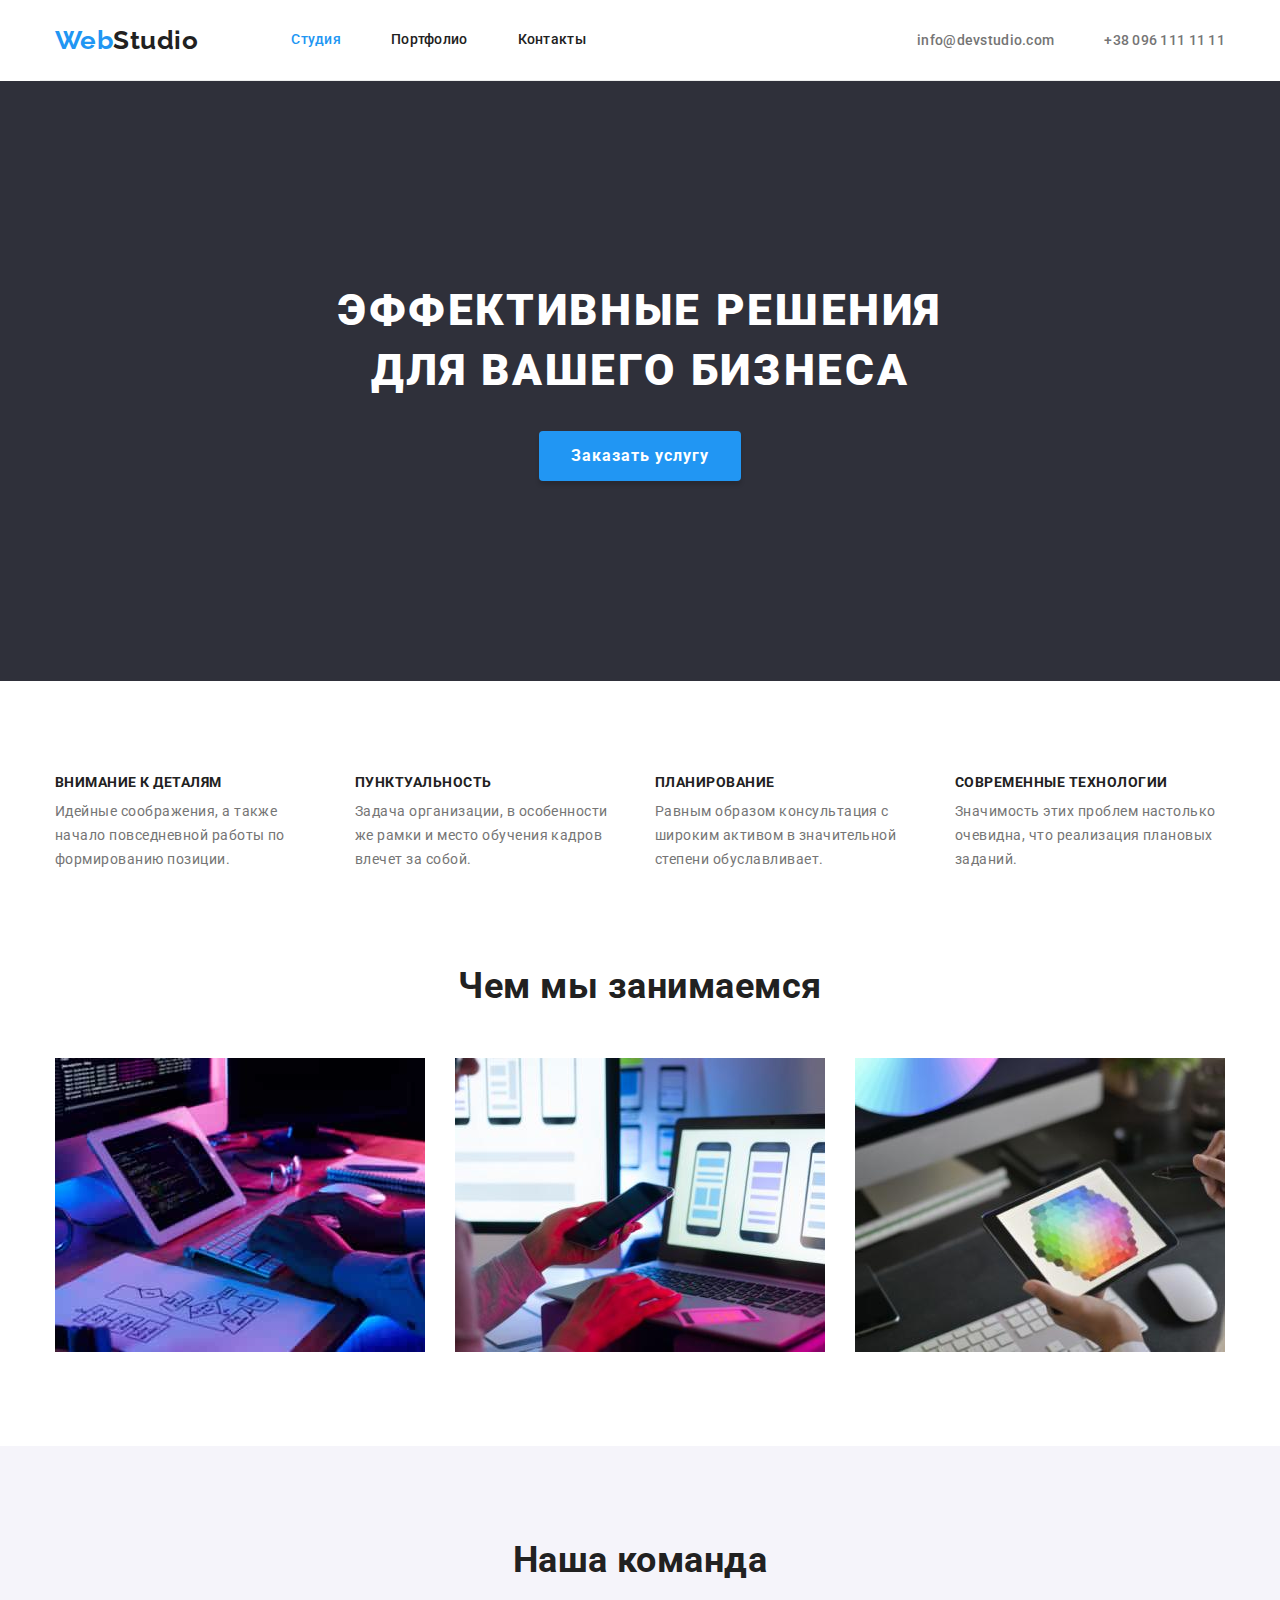
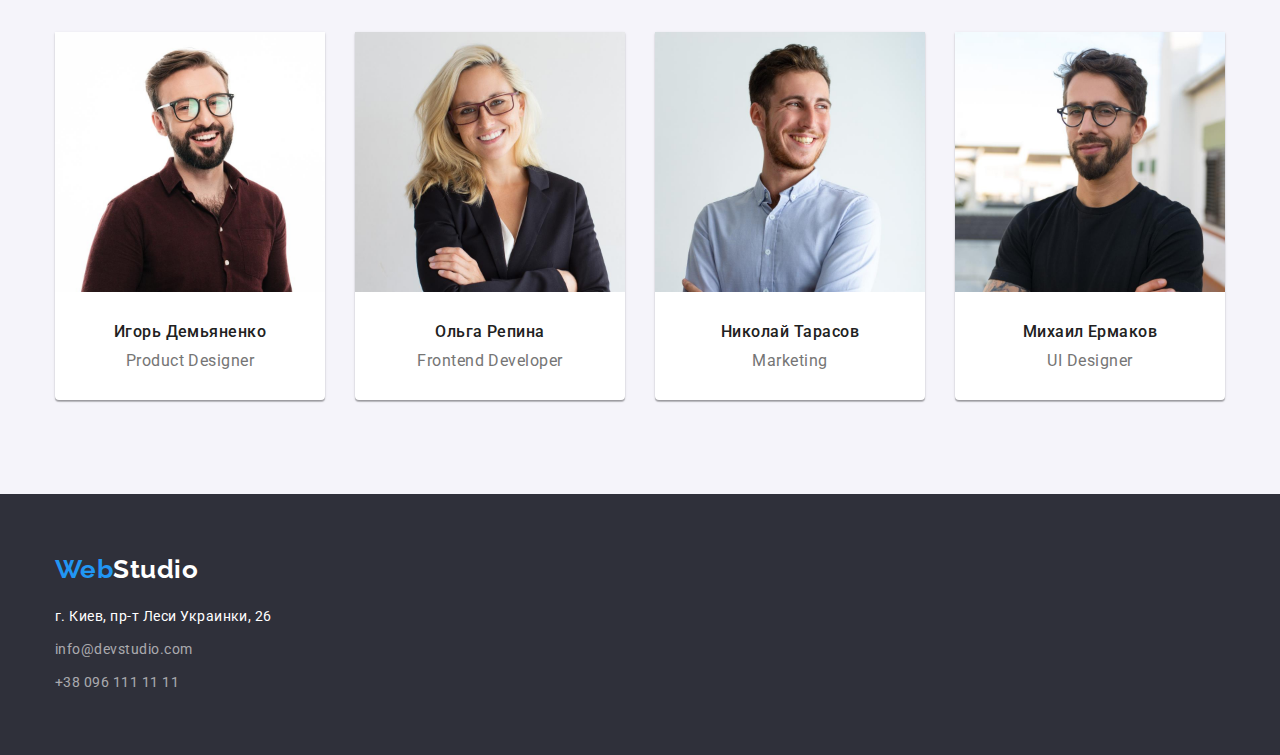
==== index.html @ 9445db95 "Add main files and images" ====
<!DOCTYPE html>
<html lang="ru">
<head>
    <meta charset="UTF-8">
    <meta http-equiv="X-UA-Compatible" content="IE=edge">
    <meta name="viewport" content="width=, initial-scale=1.0">
    <title>goit-markup-hw-03</title>
    <link rel="preconnect" href="https://fonts.gstatic.com">
    <link href="https://fonts.googleapis.com/css2?family=Raleway:wght@700&family=Roboto:wght@400;500;700;900&display=swap" rel="stylesheet" />
    <link href="https://cdnjs.cloudflare.com/ajax/libs/modern-normalize/1.0.0/modern-normalize.min.css" rel="stylesheet" /> 
    <link href="./css/styles.css" rel="stylesheet" />
</head>

<body>
<!--Header of page-->
    <header>
        <div class="navigation-section container">
            <a class="logo link" href="./index.html"><span class="logo-accent">Web</span>Studio</a>
            <nav class="nav-list-of-pages">
                <ul class="list">
                    <li class="nav-list-element"><a class="nav-list-item link current" href="./index.html">Студия</a></li>
                    <li class="nav-list-element"><a class="nav-list-item link" href="./portfolio.html">Портфолио</a></li>
                    <li class="nav-list-element"><a class="nav-list-item link" href="">Контакты</a></li>
                </ul>
            </nav>
            <ul class="list">
                <li class="up-contacts-list-element"><a class="up-contacts-list-item link" href="mailto:info@devstudio.com">info@devstudio.com</a></li>
                <li class="up-contacts-list-element"><a class="up-contacts-list-item link" href="tel:+380961111111">+38 096 111 11 11</a></li>
            </ul>
        </div>
    </header>
    <!--Main content-->
    <main>
        <!--Main section-->
        <section class="main-section">
            <div class="container">
                <h1 class="main-title">Эффективные решения для вашего бизнеса</h1>
                <button class="main-section-btn" type="button">Заказать услугу</button>
            </div>
        </section>
        <!--Features section-->
        <section class="features-section section">
            <div class="container">
                <h2 class="visually-hidden">Особенности</h2>
                    <ul class="features-list list">
                        <li class="features-list-element">
                            <h3 class="features-title">Внимание к деталям</h3>
                            <p class="features-title-dscr">Идейные соображения, а также начало повседневной работы по формированию позиции.</p>
                        </li>
                        <li class="features-list-element">
                            <h3 class="features-title">Пунктуальность</h3>
                            <p class="features-title-dscr">Задача организации, в особенности же рамки и место обучения кадров влечет за собой.</p>
                        </li>
                        <li class="features-list-element">
                            <h3 class="features-title">Планирование</h3>
                            <p class="features-title-dscr">Равным образом консультация с широким активом в значительной степени обуславливает.</p>
                        </li>
                        <li class="features-list-element">
                            <h3 class="features-title">Современные технологии</h3>
                            <p class="features-title-dscr">Значимость этих проблем настолько очевидна, что реализация плановых заданий.</p>
                        </li>
                    </ul>
                </div>
        </section>
        <!--Occupations section-->
        <section class="occupations-section section">
            <div class="container">
                <h2 class="secondary-title">Чем мы занимаемся</h2>
                    <ul class="occupations-list list">
                        <li class="occupations-list-element"><img src="./images/occupation1.jpg" alt="Пишем код" width="370" height="294" /></li>
                        <li class="occupations-list-element"><img src="./images/occupation2.jpg" alt="Делаем адаптивные сайты" width="370" height="294" /></li>
                        <li class="occupations-list-element"><img src="./images/occupation3.jpg" alt="Делаем дизайн сайтов" width="370" height="294" /></li>
                    </ul>
            </div>
        </section>
        <!--Our team section-->
        <section class="team-section section">
            <div class="container">
                <h2 class="secondary-title">Наша команда</h2>
                    <ul class="team-list list">
                        <li class="team-list-element">
                            <div class="team-image-tumb">
                                <img src="./images/photo1.jpg" alt="Игорь Демьяненко" width="270" height="260" />
                            </div>
                            <div class="team-list-element-container">
                                <h3 class="team-person">Игорь Демьяненко</h3>
                                <p class="team-person-role">Product Designer</p>
                            </div>
                        </li>
                        <li class="team-list-element">
                            <div class="team-image-tumb">
                                <img src="./images/photo2.jpg" alt="Ольга Репина" width="270" height="260" />
                            </div>
                            <div class="team-list-element-container">
                                <h3 class="team-person">Ольга Репина</h3>
                                <p class="team-person-role">Frontend Developer</p>
                            </div>
                        </li>
                        <li class="team-list-element">
                            <div class="team-image-tumb">
                                <img src="./images/photo3.jpg" alt="Николай Тарасов" width="270" height="260" />
                            </div>
                            <div class="team-list-element-container">
                                <h3 class="team-person">Николай Тарасов</h3>
                                <p class="team-person-role">Marketing</p>
                            </div>
                        </li>
                        <li class="team-list-element">
                            <div class="team-image-tumb">
                                <img src="./images/photo4.jpg" alt="Михаил Ермаков" width="270" height="260" />
                            </div>
                            <div class="team-list-element-container">
                                <h3 class="team-person">Михаил Ермаков</h3>
                                <p class="team-person-role">UI Designer</p>
                            </div>
                        </li>
                    </ul>
                </div>
        </section>
    </main>
    <!--Footer-->
    <footer class="footer-section">
        <div class="container">
            <a class="logo link logo-down-color-marg" href="./index.html"><span class="logo-accent">Web</span>Studio</a>
                <address class="address">
                    <ul class="list">
                        <li class="down-contacts-list-element"><a class="down-contacts-list-item link" href="https://goo.gl/maps/1cNyrUN5Ciwygz4w9" target="_blank" rel="noopener noreferrer">г. Киев, пр-т Леси Украинки, 26</a></li>
                        <li class="down-contacts-list-element"><a class="down-contacts-list-item contacts-alfa link" href="mailto:info@devstudio.com">info@devstudio.com</a></li>
                        <li class="down-contacts-list-element"><a class="down-contacts-list-item contacts-alfa link" href="tel:+380961111111">+38 096 111 11 11</a></li>
                    </ul>
                </address>
        </div>
    </footer>
</body>
</html>
---- css/styles.css ----
:root {
  --primary-font: "Roboto", sans-serif;
  --logo-font: "Raleway", sans-serif;
  --main-bcg-color: #ffffff;
  --team-section-bcg-color: #f5f4fa;
  --hero-footer-bcg-color: #2f303a;
  --accent-logo-hover-color: #2196f3;
  --main-text-color: #757575;
  --headers-nav-color: #212121;
  --hero-footer-text-color: #ffffff;
  --actbtn-color: #ffffff;
  --noactbtn-color: #212121;
  --actbtn-bcg: #2196f3;
  --noactbtn-bgd: #f5f4fa;
  --alfa-color: rgba(255, 255, 255, 0.6);
  --border-color: #ececec;
  --border-color-portfolio: #eeeeee;
  --margin-card: 30px;
}

body {
  font-family: var(--primary-font);
  letter-spacing: 0.03em;
  background-color: var(--main-bcg-color);
  color: var(--main-text-color);
}

/*UTILITES*/
h1,
h2,
h3,
h4,
h5,
h6,
p {
  margin: 0;
}
img {
  display: block;
  max-width: 100%;
  height: auto;
}
.link {
  text-decoration: none;
}

.list {
  padding: 0;
  margin: 0;
  list-style: none;
}
.address {
  font-style: inherit;
}

/*COMMON PROPERTIES*/
.container {
  width: 1200px;
  padding-left: 15px;
  padding-right: 15px;
  margin-left: auto;
  margin-right: auto;
}
.section {
  padding-top: 94px;
  padding-bottom: 94px;
}

/*HIDDEN TITLES*/
.visually-hidden {
  position: absolute !important;
  clip: rect(1px 1px 1px 1px);
  clip: rect(1px, 1px, 1px, 1px);
  padding: 0 !important;
  border: 0 !important;
  height: 1px !important;
  width: 1px !important;
  overflow: hidden;
}

/*HOVER+FOCUS*/
.nav-list-item:hover,
.nav-list-item:focus,
.up-contacts-list-item:hover,
.up-contacts-list-item:focus,
.down-contacts-list-item:hover,
.down-contacts-list-item:focus {
  color: var(--accent-logo-hover-color);
}
.list .current {
  color: var(--accent-logo-hover-color);
}

/*NAVIGATION-SECTION*/
.navigation-section {
  display: flex;
  align-items: center;
  border-bottom: 1px solid var(--border-color);
}
.navigation-section .list {
  display: flex;
}
.logo {
  margin-right: 93px;
  font-family: var(--logo-font);
  font-weight: 700;
  font-size: 26px;
  line-height: 1.19;
  color: var(--headers-nav-color);
}
.logo-accent {
  color: var(--accent-logo-hover-color);
}
.nav-list-of-pages {
  margin-right: auto;
}
.up-contacts-list-element:not(:last-child),
.nav-list-element:not(:last-child) {
  margin-right: 50px;
}
.nav-list-item {
  display: inline-block;
  padding-top: 32px;
  padding-bottom: 32px;
  font-weight: 500;
  font-size: 14px;
  line-height: 1.14;
  letter-spacing: 0.02em;
  color: var(--headers-nav-color);
}
.up-contacts-list-item {
  font-weight: 500;
  font-size: 14px;
  line-height: 1.14;
  letter-spacing: 0.02em;
  color: inherit;
}

/*MAIN SECTION*/
.main-section {
  padding-top: 200px;
  padding-bottom: 200px;
  background-color: var(--hero-footer-bcg-color);
  text-align: center;
}
.main-title {
  margin-right: auto;
  margin-left: auto;
  margin-bottom: 30px;
  max-width: 696px;
  font-weight: 900;
  font-size: 44px;
  line-height: 1.36;
  letter-spacing: 0.06em;
  text-transform: uppercase;
  color: var(--hero-footer-text-color);
}
.main-section-btn {
  min-width: 200px;
  padding: 10px 32px;
  font-weight: 700;
  font-size: 16px;
  line-height: 1.87;
  letter-spacing: 0.06em;
  color: var(--actbtn-color);
  cursor: pointer;
  background-color: var(--actbtn-bcg);
  box-shadow: 0px 4px 4px rgba(0, 0, 0, 0.15);
  border-radius: 4px;
  border: 0;
}

/*FEATURES*/
.features-list {
  display: flex;
  margin-right: calc(-1 * var(--margin-card));
}
.features-list > .features-list-element {
  flex-basis: calc((100% - 4 * var(--margin-card)) / 4);
  margin-right: var(--margin-card);
}
.features-title {
  min-width: 270px;
  margin-bottom: 10px;
  font-weight: 700;
  font-size: 14px;
  line-height: 1.14;
  text-transform: uppercase;
  color: var(--headers-nav-color);
}
.features-title-dscr {
  min-width: 270px;
  font-size: 14px;
  line-height: 1.71;
}

/*OCUPATIONS*/
.occupations-section {
  padding-top: 0;
}
/*TITLE ocupations and team*/
.secondary-title {
  margin-bottom: 50px;
  font-weight: 700;
  font-size: 36px;
  line-height: 1.16;
  text-align: center;
  color: var(--headers-nav-color);
}
.occupations-list {
  display: flex;
  margin-right: calc(-1 * var(--margin-card));
}
.occupations-list > .occupations-list-element {
  flex-basis: calc((100% - 3 * var(--margin-card)) / 3);
  margin-right: var(--margin-card);
}

/*TEAM SECTION*/
.team-section {
  background-color: var(--team-section-bcg-color);
}
.team-list {
  display: flex;
  flex-wrap: wrap;
  margin-left: calc(-1 * var(--margin-card));
  margin-top: calc(-1 * var(--margin-card));
}
.team-list-element {
  flex-basis: calc((100% - 4 * var(--margin-card)) / 4);
  margin-left: var(--margin-card);
  margin-top: var(--margin-card);
  background-color: var(--main-bcg-color);
  box-shadow: 0px 1px 3px rgba(0, 0, 0, 0.12), 0px 1px 1px rgba(0, 0, 0, 0.14),
    0px 2px 1px rgba(0, 0, 0, 0.2);
  border-bottom-left-radius: 4px;
  border-bottom-right-radius: 4px;
}
.team-list-element-container {
  padding: 30px 55px;
  text-align: center;
}
.team-person {
  margin-bottom: 10px;
  font-weight: 500;
  font-size: 16px;
  line-height: 1.19;
  color: var(--headers-nav-color);
}
.team-person-role {
  font-size: 16px;
  line-height: 1.19;
}

/*FOOTER*/
.footer-section {
  background-color: var(--hero-footer-bcg-color);
  padding-top: 60px;
  padding-bottom: 60px;
}
.down-contacts-list-item {
  font-size: 14px;
  line-height: 1.71;
  color: var(--hero-footer-text-color);
}
.contacts-alfa {
  color: var(--alfa-color);
}
.logo-down-color-marg {
  display: inline-block;
  margin-right: 0;
  margin-bottom: 20px;
  color: var(--hero-footer-text-color);
}
.down-contacts-list-element:not(:last-child) {
  margin-bottom: 9px;
}

/*PAGE PORTFOLIO Galery*/
.filter-list {
  display: flex;
  justify-content: center;
  margin-bottom: 50px;
}
.filter-list-element:not(:last-child) {
  margin-right: 8px;
}
.portfolio-btn {
  padding: 6px 22px;
  font-weight: 500;
  font-size: 16px;
  line-height: 1.62;
  text-align: center;
  background-color: var(--noactbtn-bgd);
  color: var(--noactbtn-color);
  border: 0;
  border-radius: 4px;
}
.portfolio-btn:hover,
.portfolio-btn:focus {
  background-color: var(--actbtn-bcg);
  color: var(--actbtn-color);
  cursor: pointer;
  box-shadow: 0px 3px 1px rgba(0, 0, 0, 0.1), 0px 1px 2px rgba(0, 0, 0, 0.08),
    0px 2px 2px rgba(0, 0, 0, 0.12);
}
.galery-list {
  display: flex;
  flex-wrap: wrap;
  margin-left: calc(-1 * var(--margin-card));
  margin-top: calc(-1 * var(--margin-card));
}
.galery-list-element {
  flex-basis: calc((100% - 3 * var(--margin-card)) / 3);
  margin-left: var(--margin-card);
  margin-top: var(--margin-card);
  background: var(--main-bcg-color);
}
.galery-list-container {
  padding: 20px 24px;
  border-right: 1px solid var(--border-color-portfolio);
  border-bottom: 1px solid var(--border-color-portfolio);
  border-left: 1px solid var(--border-color-portfolio);
}
.work-studio-title {
  margin-bottom: 4px;
  font-weight: 700;
  font-size: 18px;
  line-height: 2;
  letter-spacing: 0.06em;
  color: var(--headers-nav-color);
}
.work-studio-dscr {
  font-size: 16px;
  line-height: 1.87;
  color: var(--main-text-color);
}
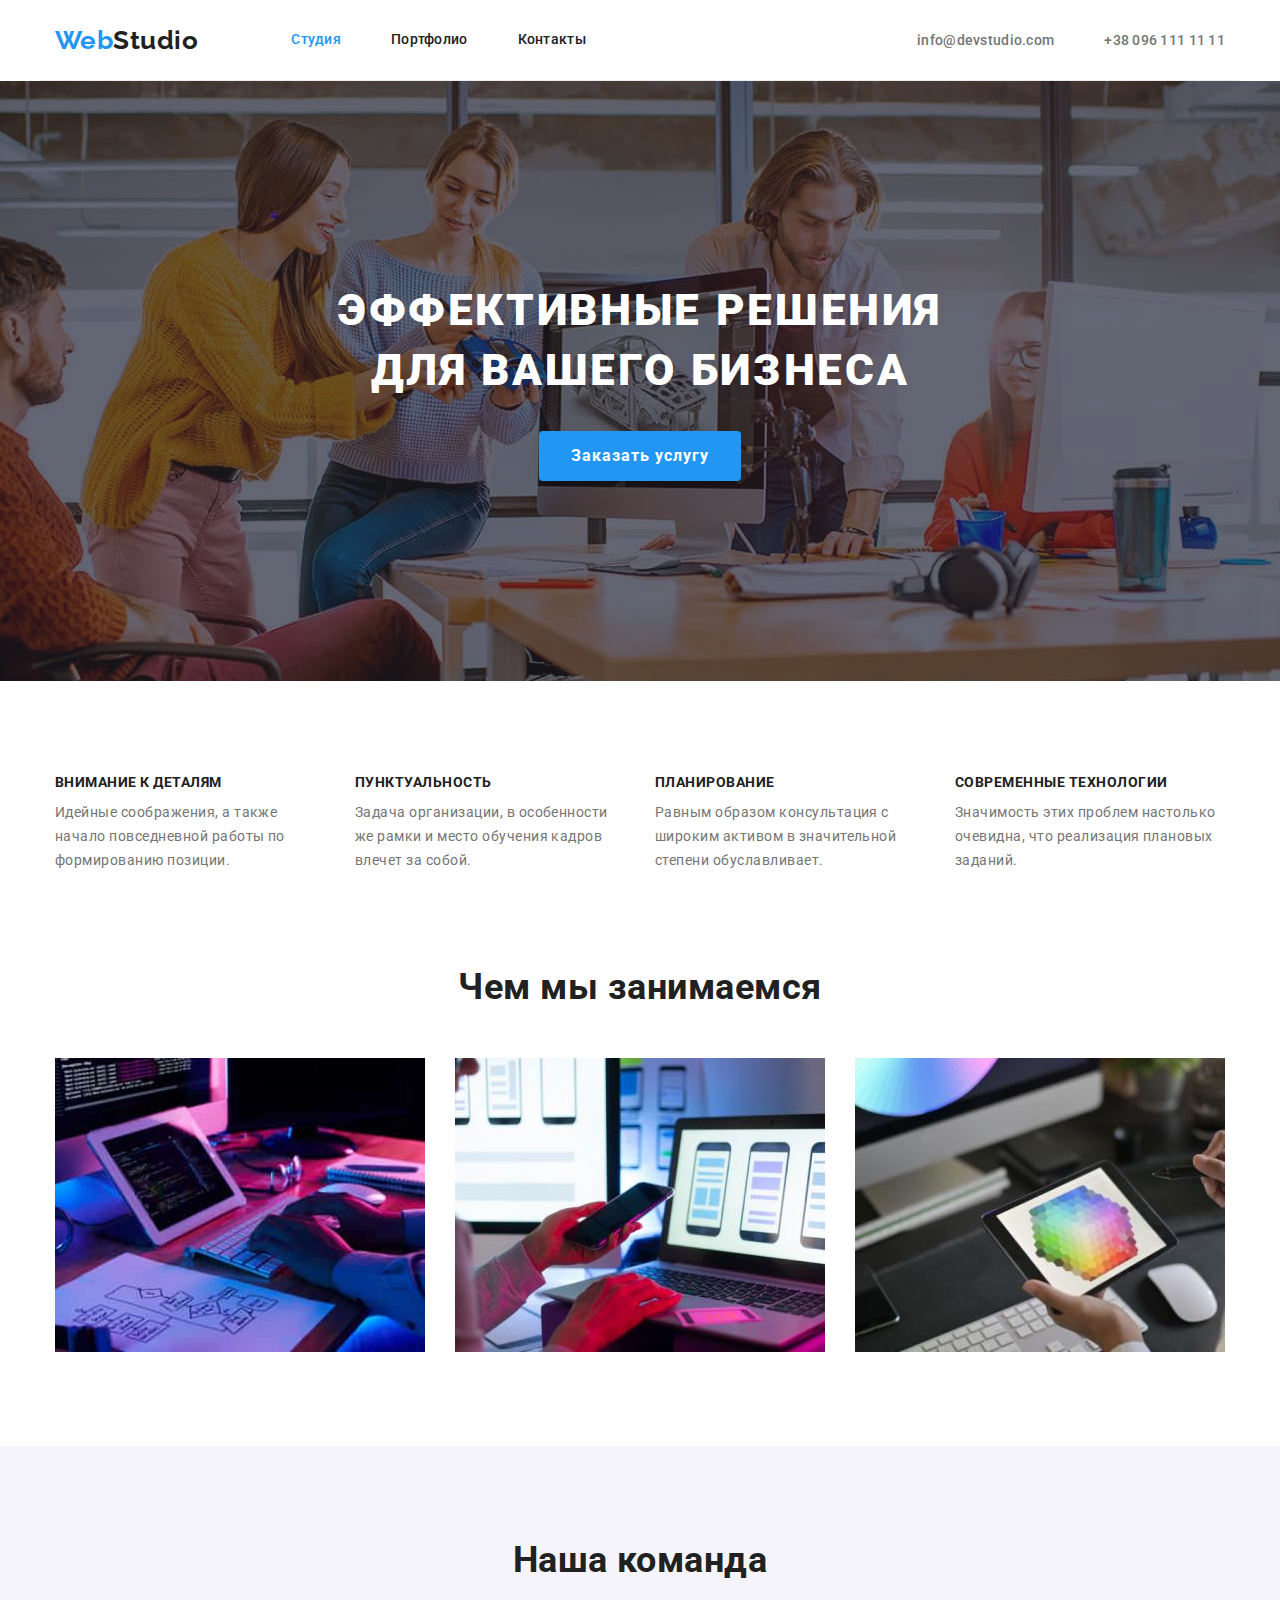
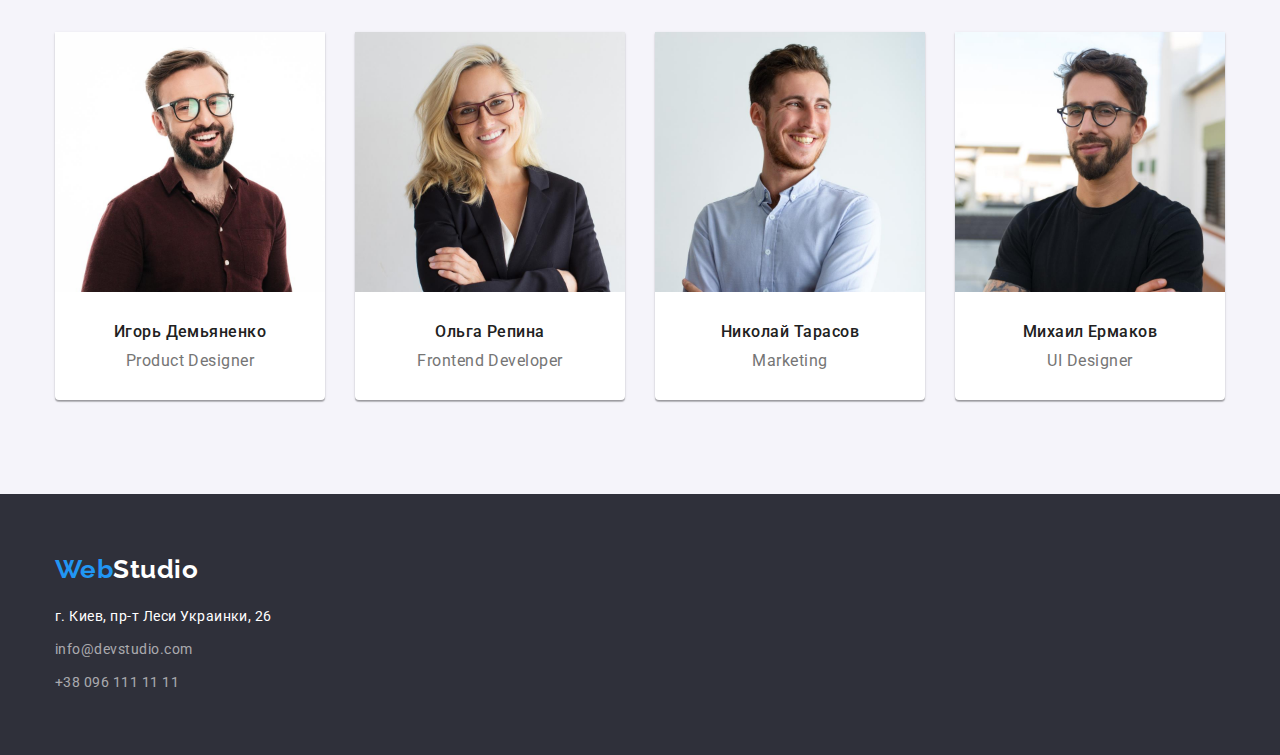
==== commit ca8a0581: "add hero bcg and create sprite" ====
--- a/index.html
+++ b/index.html
@@ -4,7 +4,7 @@
     <meta charset="UTF-8">
     <meta http-equiv="X-UA-Compatible" content="IE=edge">
     <meta name="viewport" content="width=, initial-scale=1.0">
-    <title>goit-markup-hw-03</title>
+    <title>goit-markup-hw-04</title>
     <link rel="preconnect" href="https://fonts.gstatic.com">
     <link href="https://fonts.googleapis.com/css2?family=Raleway:wght@700&family=Roboto:wght@400;500;700;900&display=swap" rel="stylesheet" />
     <link href="https://cdnjs.cloudflare.com/ajax/libs/modern-normalize/1.0.0/modern-normalize.min.css" rel="stylesheet" /> 
@@ -33,7 +33,7 @@
     <main>
         <!--Main section-->
         <section class="main-section">
-            <div class="container">
+            <div class="hero">
                 <h1 class="main-title">Эффективные решения для вашего бизнеса</h1>
                 <button class="main-section-btn" type="button">Заказать услугу</button>
             </div>
--- a/css/styles.css
+++ b/css/styles.css
@@ -4,6 +4,8 @@
   --main-bcg-color: #ffffff;
   --team-section-bcg-color: #f5f4fa;
   --hero-footer-bcg-color: #2f303a;
+  --hero-down-bcg-coor: #C4C4C4;
+  --hero-gradient-color: rgba(47, 48, 58, 0.4);
   --accent-logo-hover-color: #2196f3;
   --main-text-color: #757575;
   --headers-nav-color: #212121;
@@ -138,10 +140,23 @@
 
 /*MAIN SECTION*/
 .main-section {
-  padding-top: 200px;
-  padding-bottom: 200px;
-  background-color: var(--hero-footer-bcg-color);
+  /* padding-top: 200px;
+  padding-bottom: 200px; */
+  background-color: var(--hero-down-bcg-coor);
+  background-image: linear-gradient(to right, var(--hero-gradient-color), var(--hero-gradient-color)), url("../images/heroimg.jpg");
+  background-repeat: no-repeat;
+  background-position: center;
   text-align: center;
+}
+.hero {
+  height: 600px;
+  max-width: 1600px;
+  margin-left: auto;
+  margin-right: auto;
+  display: flex;
+  flex-direction: column;
+  justify-content: center;
+  align-items: center;
 }
 .main-title {
   margin-right: auto;
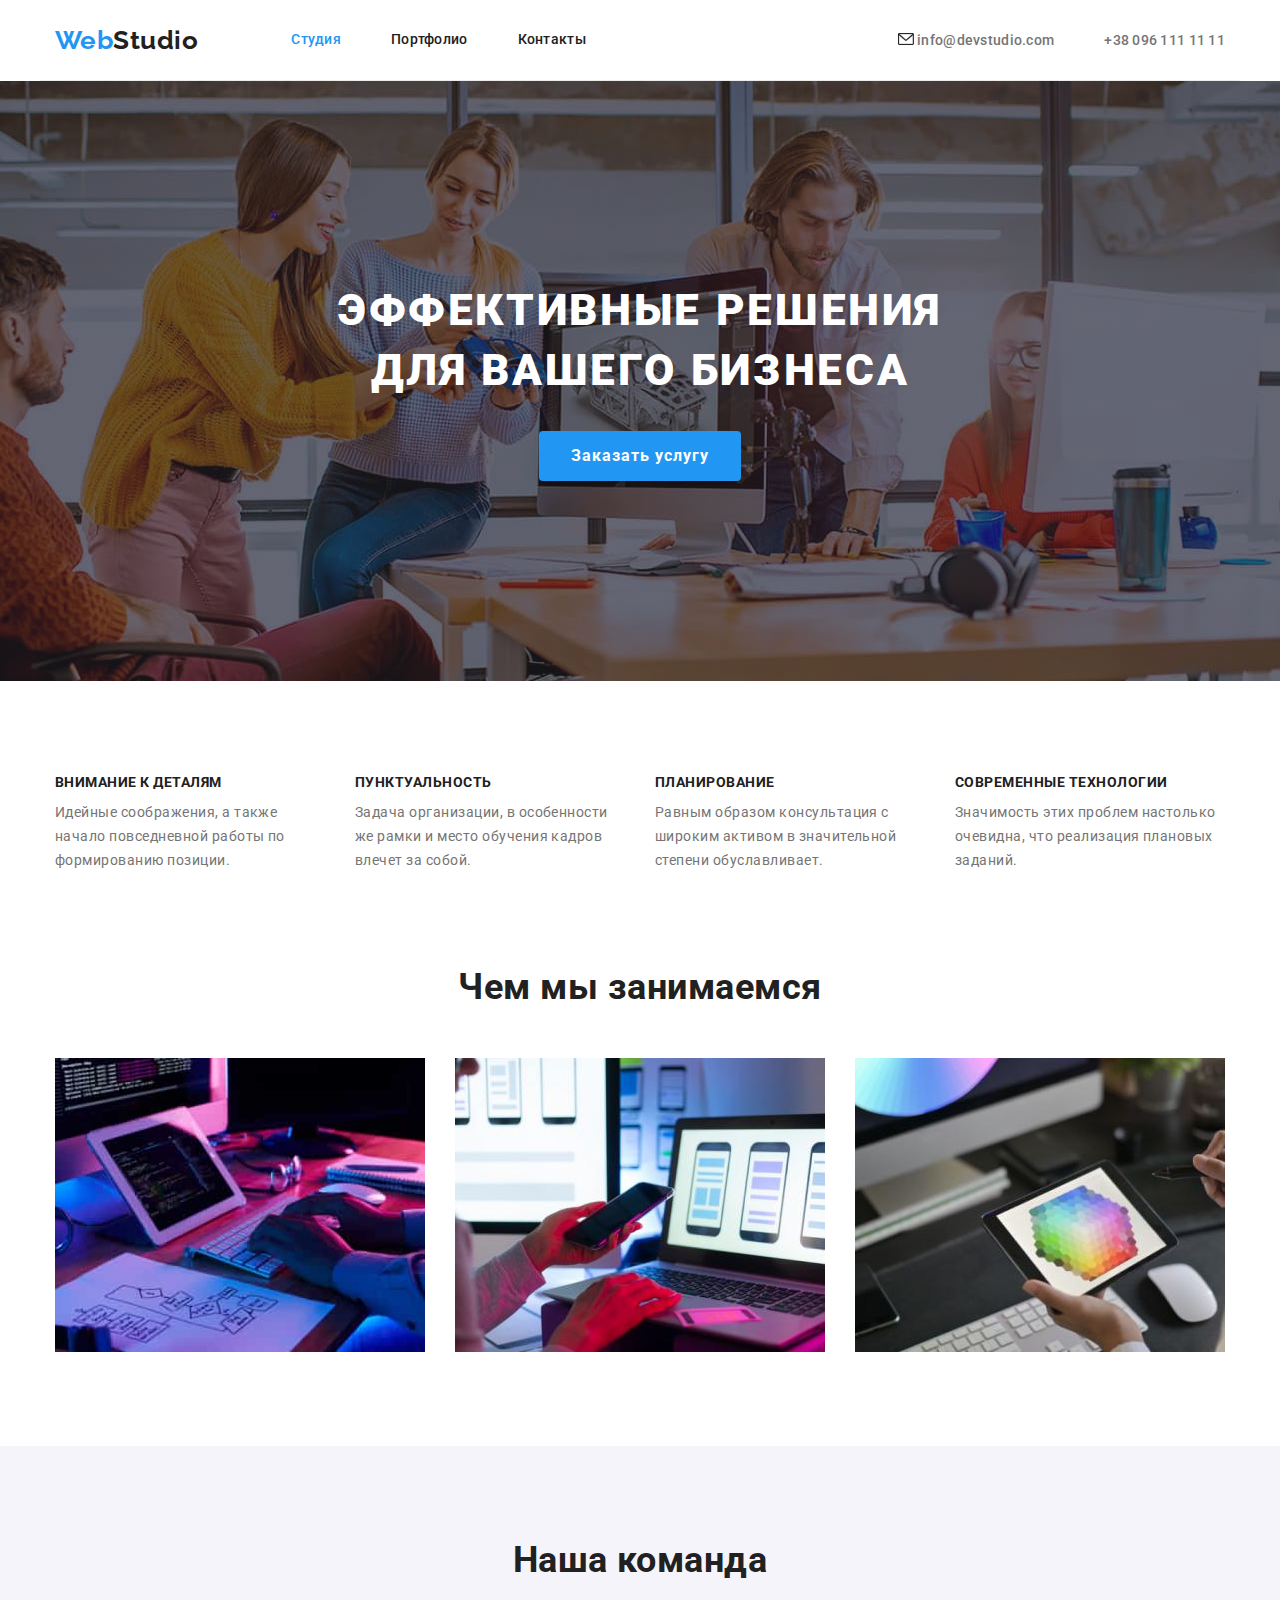
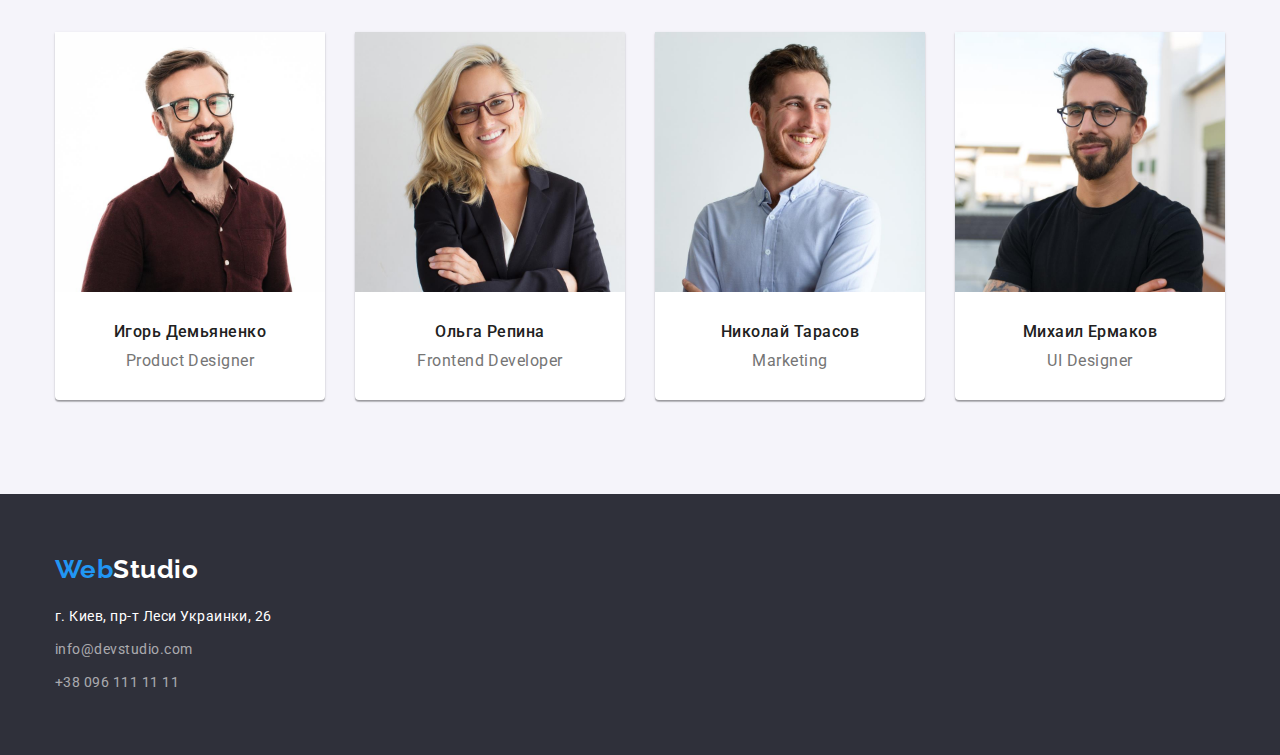
==== commit 0d38bf6d: "add one icon" ====
--- a/index.html
+++ b/index.html
@@ -18,14 +18,25 @@
             <a class="logo link" href="./index.html"><span class="logo-accent">Web</span>Studio</a>
             <nav class="nav-list-of-pages">
                 <ul class="list">
-                    <li class="nav-list-element"><a class="nav-list-item link current" href="./index.html">Студия</a></li>
-                    <li class="nav-list-element"><a class="nav-list-item link" href="./portfolio.html">Портфолио</a></li>
-                    <li class="nav-list-element"><a class="nav-list-item link" href="">Контакты</a></li>
+                    <li class="nav-list-element">
+                        <a class="nav-list-item link current" href="./index.html">Студия</a></li>
+                    <li class="nav-list-element">
+                        <a class="nav-list-item link" href="./portfolio.html">Портфолио</a></li>
+                    <li class="nav-list-element">
+                        <a class="nav-list-item link" href="">Контакты</a></li>
                 </ul>
             </nav>
             <ul class="list">
-                <li class="up-contacts-list-element"><a class="up-contacts-list-item link" href="mailto:info@devstudio.com">info@devstudio.com</a></li>
-                <li class="up-contacts-list-element"><a class="up-contacts-list-item link" href="tel:+380961111111">+38 096 111 11 11</a></li>
+                <li class="up-contacts-list-element">
+                    <a class="up-contacts-list-item link" href="mailto:info@devstudio.com">
+                        <svg class="up-contacts-icon">
+                            <use href="./images/sprite-hover.svg#icon-envelope"></use>
+                        </svg>
+                        info@devstudio.com
+                    </a>
+                </li>
+                <li class="up-contacts-list-element">
+                    <a class="up-contacts-list-item link" href="tel:+380961111111">+38 096 111 11 11</a></li>
             </ul>
         </div>
     </header>
--- a/css/styles.css
+++ b/css/styles.css
@@ -137,6 +137,11 @@
   letter-spacing: 0.02em;
   color: inherit;
 }
+.up-contacts-icon {
+  width: 16px;
+  height: 12px;
+  stroke: var(--main-text-color);
+}
 
 /*MAIN SECTION*/
 .main-section {
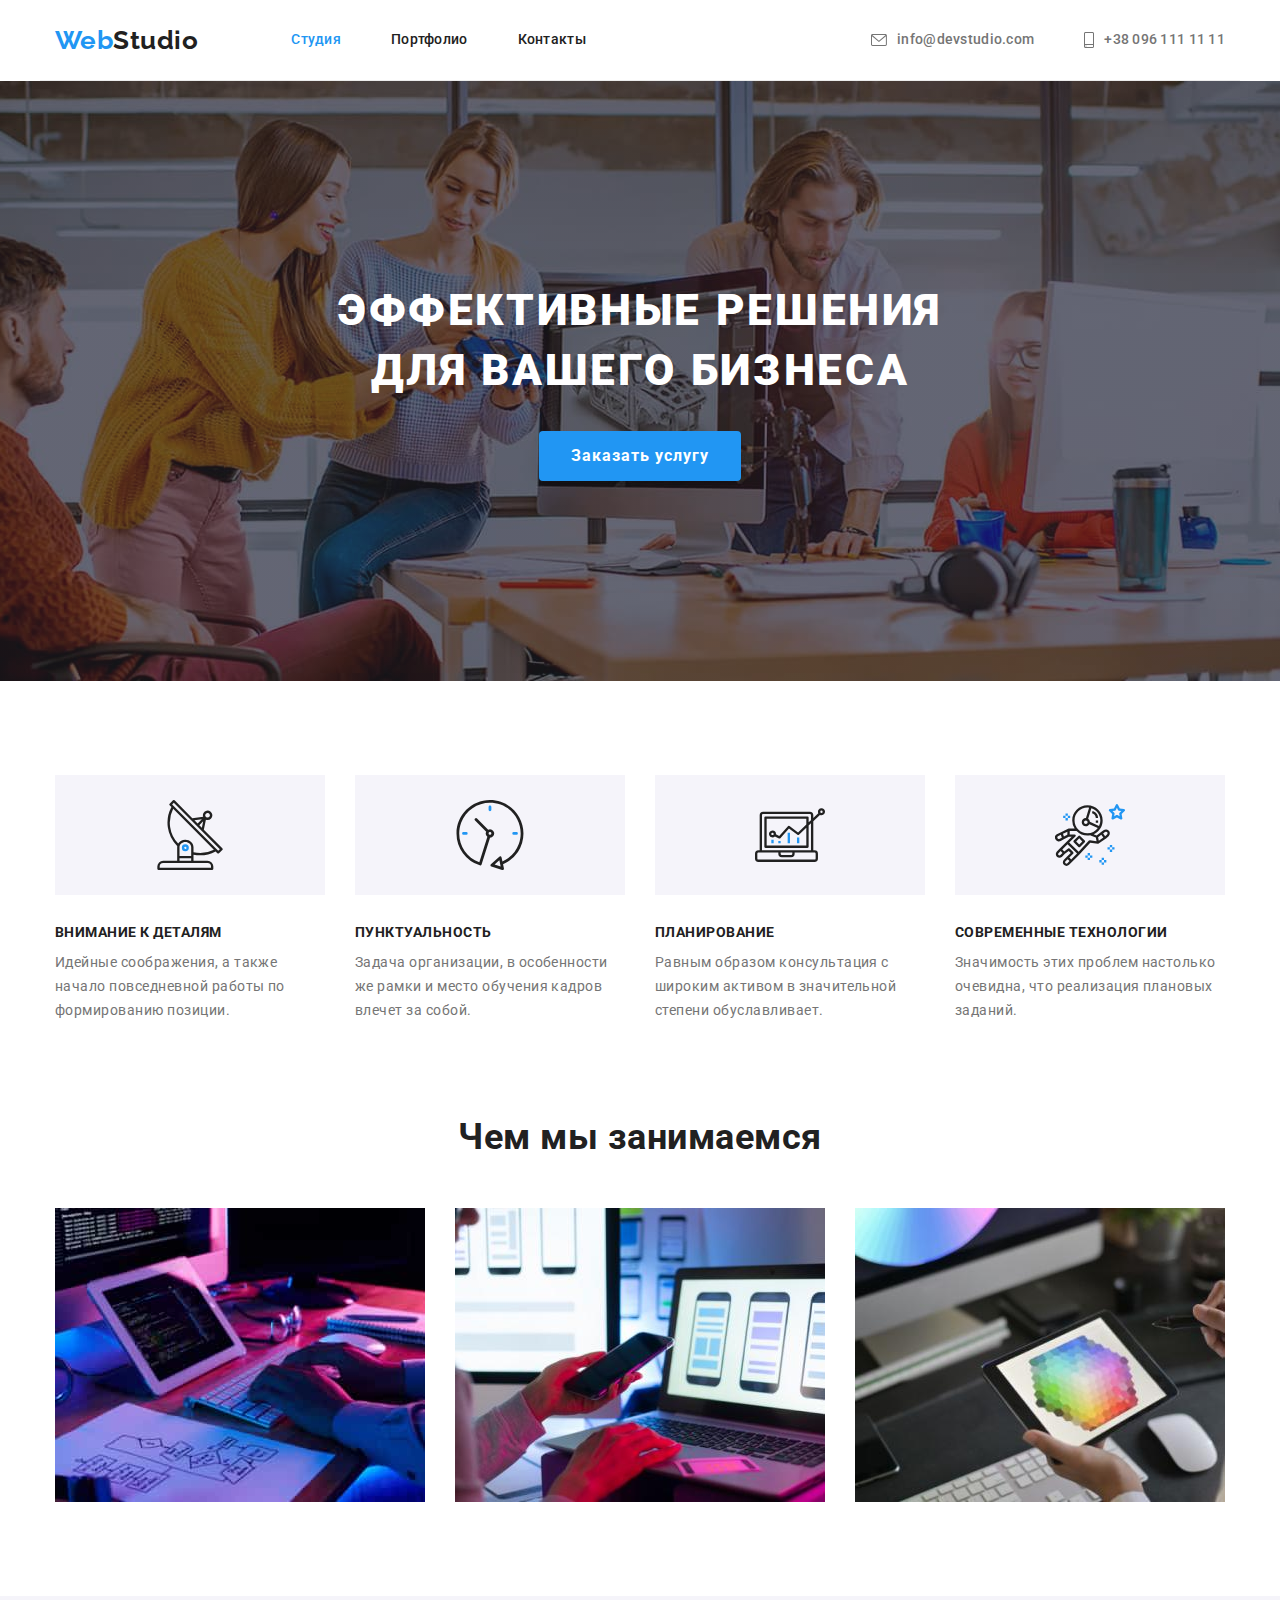
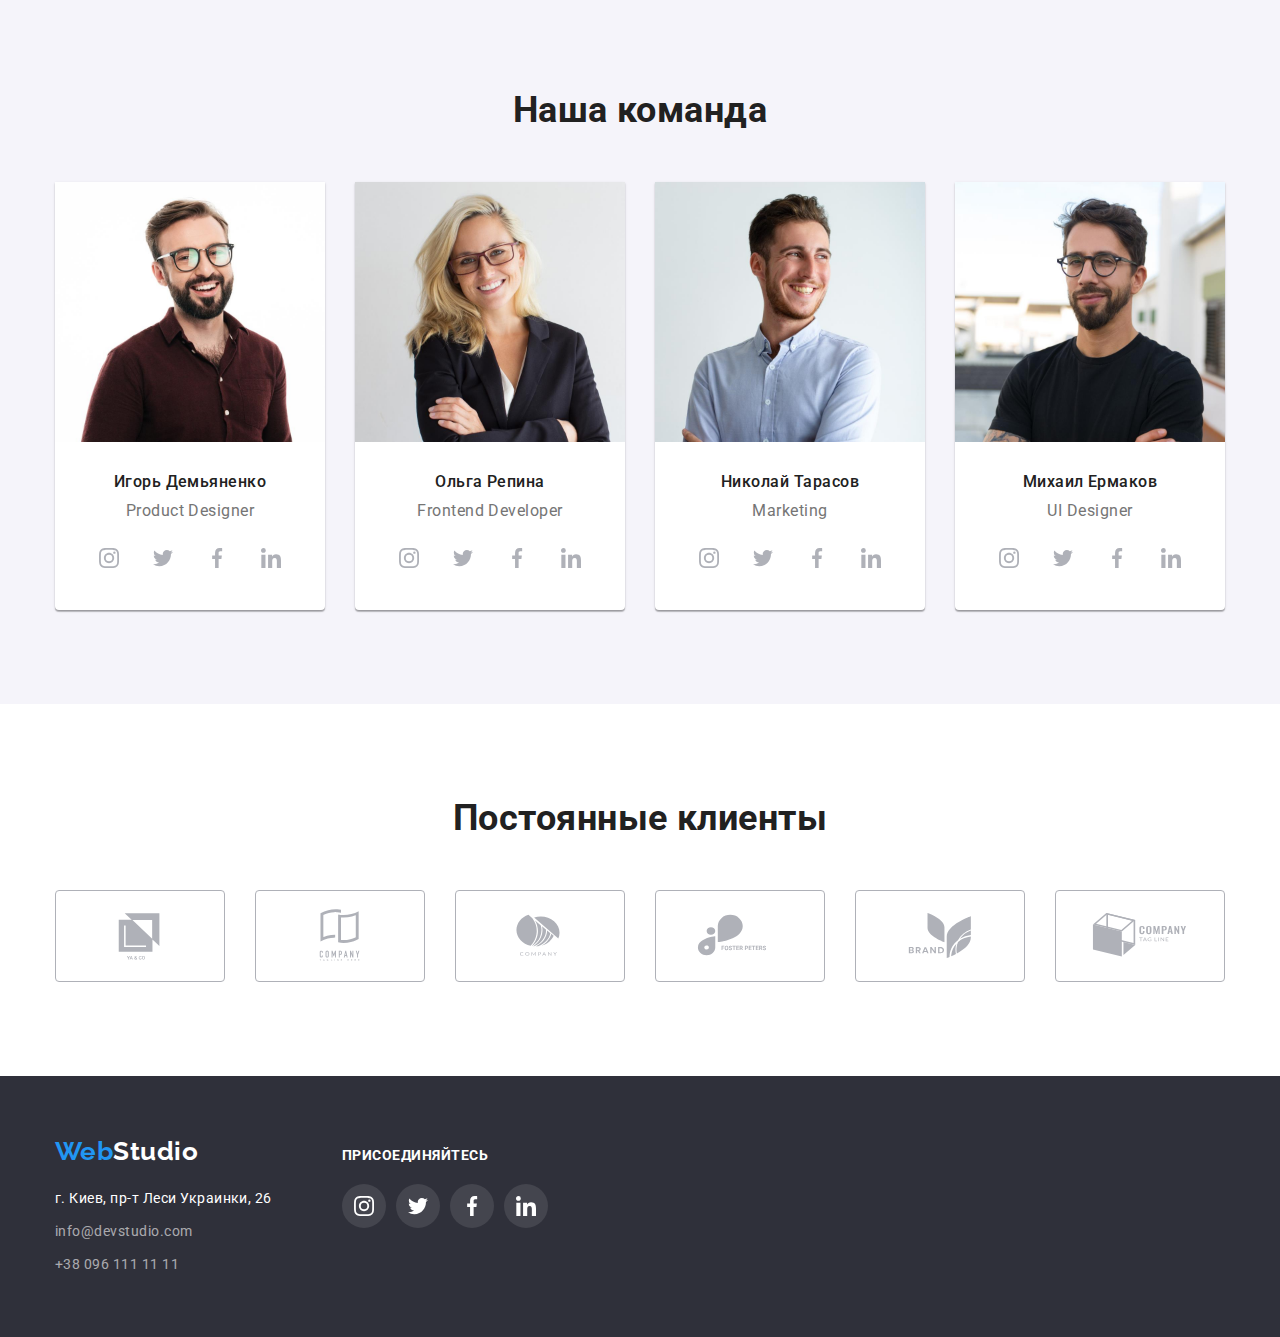
==== commit 14e6dfbb: "HW #4 relise 1" ====
--- a/index.html
+++ b/index.html
@@ -29,14 +29,20 @@
             <ul class="list">
                 <li class="up-contacts-list-element">
                     <a class="up-contacts-list-item link" href="mailto:info@devstudio.com">
-                        <svg class="up-contacts-icon">
-                            <use href="./images/sprite-hover.svg#icon-envelope"></use>
+                        <svg class="up-contacts-icon" width="16" height="12">
+                            <use href="./images/spritehover.svg#icon-envelope"></use>
                         </svg>
                         info@devstudio.com
                     </a>
                 </li>
                 <li class="up-contacts-list-element">
-                    <a class="up-contacts-list-item link" href="tel:+380961111111">+38 096 111 11 11</a></li>
+                    <a class="up-contacts-list-item link" href="tel:+380961111111">
+                        <svg class="up-contacts-icon" width="10" height="16">
+                            <use href="./images/spritehover.svg#icon-smartphone"></use>
+                        </svg>
+                        +38 096 111 11 11
+                    </a>
+                </li>
             </ul>
         </div>
     </header>
@@ -55,18 +61,38 @@
                 <h2 class="visually-hidden">Особенности</h2>
                     <ul class="features-list list">
                         <li class="features-list-element">
+                            <div class="features-list-icon-wrap">
+                                <svg class="features-list-icon" width="70" height="70">
+                                    <use href="./images/spritenohover.svg#icon-antenna"></use>
+                                </svg>
+                            </div>
                             <h3 class="features-title">Внимание к деталям</h3>
                             <p class="features-title-dscr">Идейные соображения, а также начало повседневной работы по формированию позиции.</p>
                         </li>
                         <li class="features-list-element">
+                            <div class="features-list-icon-wrap">
+                                <svg class="features-list-icon" width="70" height="70">
+                                    <use href="./images/spritenohover.svg#icon-clock"></use>
+                                </svg>
+                            </div>
                             <h3 class="features-title">Пунктуальность</h3>
                             <p class="features-title-dscr">Задача организации, в особенности же рамки и место обучения кадров влечет за собой.</p>
                         </li>
                         <li class="features-list-element">
+                            <div class="features-list-icon-wrap">
+                                <svg class="features-list-icon" width="70" height="70">
+                                    <use href="./images/spritenohover.svg#icon-diagram"></use>
+                                </svg>
+                            </div>
                             <h3 class="features-title">Планирование</h3>
                             <p class="features-title-dscr">Равным образом консультация с широким активом в значительной степени обуславливает.</p>
                         </li>
                         <li class="features-list-element">
+                            <div class="features-list-icon-wrap">
+                                <svg class="features-list-icon" width="70" height="70">
+                                    <use href="./images/spritenohover.svg#icon-astronaut"></use>
+                                </svg>
+                            </div>
                             <h3 class="features-title">Современные технологии</h3>
                             <p class="features-title-dscr">Значимость этих проблем настолько очевидна, что реализация плановых заданий.</p>
                         </li>
@@ -96,6 +122,36 @@
                             <div class="team-list-element-container">
                                 <h3 class="team-person">Игорь Демьяненко</h3>
                                 <p class="team-person-role">Product Designer</p>
+                                <ul class="list team-social-links-list">
+                                    <li class="team-social-links-element">
+                                        <a class="link team-social-links-link" href="" target="_blank" rel="noopener noreferrer">
+                                            <svg class="team-social-links-icon" width="20" height="20">
+                                                <use href="./images/spritehover.svg#icon-instagram"></use>
+                                            </svg>
+                                        </a>
+                                    </li>
+                                    <li class="team-social-links-element">
+                                        <a class="link team-social-links-link" href="" target="_blank" rel="noopener noreferrer">
+                                            <svg class="team-social-links-icon" width="20" height="20">
+                                                <use href="./images/spritehover.svg#icon-twitter"></use>
+                                            </svg>
+                                        </a>
+                                    </li>
+                                    <li class="team-social-links-element">
+                                        <a class="link team-social-links-link" href="" target="_blank" rel="noopener noreferrer">
+                                            <svg class="team-social-links-icon" width="20" height="20">
+                                                <use href="./images/spritehover.svg#icon-facebook"></use>
+                                            </svg>
+                                        </a>
+                                    </li>
+                                    <li class="team-social-links-element">
+                                        <a class="link team-social-links-link" href="" target="_blank" rel="noopener noreferrer">
+                                            <svg class="team-social-links-icon" width="20" height="20">
+                                                <use href="./images/spritehover.svg#icon-linkedin"></use>
+                                            </svg>
+                                        </a>
+                                    </li>
+                                </ul>
                             </div>
                         </li>
                         <li class="team-list-element">
@@ -105,6 +161,36 @@
                             <div class="team-list-element-container">
                                 <h3 class="team-person">Ольга Репина</h3>
                                 <p class="team-person-role">Frontend Developer</p>
+                                <ul class="list team-social-links-list">
+                                    <li class="team-social-links-element">
+                                        <a class="link team-social-links-link" href="" target="_blank" rel="noopener noreferrer">
+                                            <svg class="team-social-links-icon" width="20" height="20">
+                                                <use href="./images/spritehover.svg#icon-instagram"></use>
+                                            </svg>
+                                        </a>
+                                    </li>
+                                    <li class="team-social-links-element">
+                                        <a class="link team-social-links-link" href="" target="_blank" rel="noopener noreferrer">
+                                            <svg class="team-social-links-icon" width="20" height="20">
+                                                <use href="./images/spritehover.svg#icon-twitter"></use>
+                                            </svg>
+                                        </a>
+                                    </li>
+                                    <li class="team-social-links-element">
+                                        <a class="link team-social-links-link" href="" target="_blank" rel="noopener noreferrer">
+                                            <svg class="team-social-links-icon" width="20" height="20">
+                                                <use href="./images/spritehover.svg#icon-facebook"></use>
+                                            </svg>
+                                        </a>
+                                    </li>
+                                    <li class="team-social-links-element">
+                                        <a class="link team-social-links-link" href="" target="_blank" rel="noopener noreferrer">
+                                            <svg class="team-social-links-icon" width="20" height="20">
+                                                <use href="./images/spritehover.svg#icon-linkedin"></use>
+                                            </svg>
+                                        </a>
+                                    </li>
+                                </ul>
                             </div>
                         </li>
                         <li class="team-list-element">
@@ -114,6 +200,36 @@
                             <div class="team-list-element-container">
                                 <h3 class="team-person">Николай Тарасов</h3>
                                 <p class="team-person-role">Marketing</p>
+                                <ul class="list team-social-links-list">
+                                    <li class="team-social-links-element">
+                                        <a class="link team-social-links-link" href="" target="_blank" rel="noopener noreferrer">
+                                            <svg class="team-social-links-icon" width="20" height="20">
+                                                <use href="./images/spritehover.svg#icon-instagram"></use>
+                                            </svg>
+                                        </a>
+                                    </li>
+                                    <li class="team-social-links-element">
+                                        <a class="link team-social-links-link" href="" target="_blank" rel="noopener noreferrer">
+                                            <svg class="team-social-links-icon" width="20" height="20">
+                                                <use href="./images/spritehover.svg#icon-twitter"></use>
+                                            </svg>
+                                        </a>
+                                    </li>
+                                    <li class="team-social-links-element">
+                                        <a class="link team-social-links-link" href="" target="_blank" rel="noopener noreferrer">
+                                            <svg class="team-social-links-icon" width="20" height="20">
+                                                <use href="./images/spritehover.svg#icon-facebook"></use>
+                                            </svg>
+                                        </a>
+                                    </li>
+                                    <li class="team-social-links-element">
+                                        <a class="link team-social-links-link" href="" target="_blank" rel="noopener noreferrer">
+                                            <svg class="team-social-links-icon" width="20" height="20">
+                                                <use href="./images/spritehover.svg#icon-linkedin"></use>
+                                            </svg>
+                                        </a>
+                                    </li>
+                                </ul>
                             </div>
                         </li>
                         <li class="team-list-element">
@@ -123,23 +239,140 @@
                             <div class="team-list-element-container">
                                 <h3 class="team-person">Михаил Ермаков</h3>
                                 <p class="team-person-role">UI Designer</p>
+                                <ul class="list team-social-links-list">
+                                    <li class="team-social-links-element">
+                                        <a class="link team-social-links-link" href="" target="_blank" rel="noopener noreferrer">
+                                            <svg class="team-social-links-icon" width="20" height="20">
+                                                <use href="./images/spritehover.svg#icon-instagram"></use>
+                                            </svg>
+                                        </a>
+                                    </li>
+                                    <li class="team-social-links-element">
+                                        <a class="link team-social-links-link" href="" target="_blank" rel="noopener noreferrer">
+                                            <svg class="team-social-links-icon" width="20" height="20">
+                                                <use href="./images/spritehover.svg#icon-twitter"></use>
+                                            </svg>
+                                        </a>
+                                    </li>
+                                    <li class="team-social-links-element">
+                                        <a class="link team-social-links-link" href="" target="_blank" rel="noopener noreferrer">
+                                            <svg class="team-social-links-icon" width="20" height="20">
+                                                <use href="./images/spritehover.svg#icon-facebook"></use>
+                                            </svg>
+                                        </a>
+                                    </li>
+                                    <li class="team-social-links-element">
+                                        <a class="link team-social-links-link" href="" target="_blank" rel="noopener noreferrer">
+                                            <svg class="team-social-links-icon" width="20" height="20">
+                                                <use href="./images/spritehover.svg#icon-linkedin"></use>
+                                            </svg>
+                                        </a>
+                                    </li>
+                                </ul>
                             </div>
                         </li>
                     </ul>
                 </div>
         </section>
+
+        <!--Clients-->
+        <section class="section">
+            <div class="container">
+                <h2 class="secondary-title">Постоянные клиенты</h2>
+                <ul class="list clients-list">
+                    <li class="clients-links-element">
+                        <a class="link clients-links-link" href="" target="_blank" rel="noopener noreferrer">
+                            <svg class="clients-links-icon" width="106" height="60">
+                                <use href="./images/spritehover.svg#icon-Logo-one"></use>
+                            </svg>
+                        </a>
+                    </li>
+                    <li class="clients-links-element">
+                        <a class="link clients-links-link" href="" target="_blank" rel="noopener noreferrer">
+                            <svg class="clients-links-icon" width="106" height="60">
+                                <use href="./images/spritehover.svg#icon-Logo-two"></use>
+                            </svg>
+                        </a>
+                    </li>
+                    <li class="clients-links-element">
+                        <a class="link clients-links-link" href="" target="_blank" rel="noopener noreferrer">
+                            <svg class="clients-links-icon" width="106" height="60">
+                                <use href="./images/spritehover.svg#icon-Logo-three"></use>
+                            </svg>
+                        </a>
+                    </li>
+                    <li class="clients-links-element">
+                        <a class="link clients-links-link" href="" target="_blank" rel="noopener noreferrer">
+                            <svg class="clients-links-icon" width="106" height="60">
+                                <use href="./images/spritehover.svg#icon-Logo-four"></use>
+                            </svg>
+                        </a>
+                    </li>
+                    <li class="clients-links-element">
+                        <a class="link clients-links-link" href="" target="_blank" rel="noopener noreferrer">
+                            <svg class="clients-links-icon" width="106" height="60">
+                                <use href="./images/spritehover.svg#icon-Logo-five"></use>
+                            </svg>
+                        </a>
+                    </li>
+                    <li class="clients-links-element">
+                        <a class="link clients-links-link" href="" target="_blank" rel="noopener noreferrer">
+                            <svg class="clients-links-icon" width="106" height="60">
+                                <use href="./images/spritehover.svg#icon-Logo-six"></use>
+                            </svg>
+                        </a>
+                    </li>
+                </ul>
+            </div>
+        </section>
     </main>
+
     <!--Footer-->
     <footer class="footer-section">
-        <div class="container">
-            <a class="logo link logo-down-color-marg" href="./index.html"><span class="logo-accent">Web</span>Studio</a>
-                <address class="address">
-                    <ul class="list">
-                        <li class="down-contacts-list-element"><a class="down-contacts-list-item link" href="https://goo.gl/maps/1cNyrUN5Ciwygz4w9" target="_blank" rel="noopener noreferrer">г. Киев, пр-т Леси Украинки, 26</a></li>
-                        <li class="down-contacts-list-element"><a class="down-contacts-list-item contacts-alfa link" href="mailto:info@devstudio.com">info@devstudio.com</a></li>
-                        <li class="down-contacts-list-element"><a class="down-contacts-list-item contacts-alfa link" href="tel:+380961111111">+38 096 111 11 11</a></li>
-                    </ul>
-                </address>
+        <div class="container footer-container">
+            <div class="address-container">
+                <a class="logo link logo-down-color-marg" href="./index.html"><span class="logo-accent">Web</span>Studio</a>
+                    <address class="address">
+                        <ul class="list">
+                            <li class="down-contacts-list-element"><a class="down-contacts-list-item link" href="https://goo.gl/maps/1cNyrUN5Ciwygz4w9" target="_blank" rel="noopener noreferrer">г. Киев, пр-т Леси Украинки, 26</a></li>
+                            <li class="down-contacts-list-element"><a class="down-contacts-list-item contacts-alfa link" href="mailto:info@devstudio.com">info@devstudio.com</a></li>
+                            <li class="down-contacts-list-element"><a class="down-contacts-list-item contacts-alfa link" href="tel:+380961111111">+38 096 111 11 11</a></li>
+                        </ul>
+                    </address>
+            </div>
+            <div>
+                <p class="footer-social-links-text">присоединяйтесь</p>
+                <ul class="list footer-social-links-list">
+                    <li class="footer-social-links-element">
+                        <a class="link footer-social-links-link" href="" target="_blank" rel="noopener noreferrer">
+                            <svg class="footer-social-links-icon" width="20" height="20">
+                                <use href="./images/spritehover.svg#icon-instagram"></use>
+                            </svg>
+                        </a>
+                    </li>
+                    <li class="footer-social-links-element">
+                        <a class="link footer-social-links-link" href="" target="_blank" rel="noopener noreferrer">
+                            <svg class="footer-social-links-icon" width="20" height="20">
+                                <use href="./images/spritehover.svg#icon-twitter"></use>
+                            </svg>
+                        </a>
+                    </li>
+                    <li class="footer-social-links-element">
+                        <a class="link footer-social-links-link" href="" target="_blank" rel="noopener noreferrer">
+                            <svg class="footer-social-links-icon" width="20" height="20">
+                                <use href="./images/spritehover.svg#icon-facebook"></use>
+                            </svg>
+                        </a>
+                    </li>
+                    <li class="footer-social-links-element">
+                        <a class="link footer-social-links-link" href="" target="_blank" rel="noopener noreferrer">
+                            <svg class="footer-social-links-icon" width="20" height="20">
+                                <use href="./images/spritehover.svg#icon-linkedin"></use>
+                            </svg>
+                        </a>
+                    </li>
+                </ul>
+            </div>
         </div>
     </footer>
 </body>
--- a/css/styles.css
+++ b/css/styles.css
@@ -4,7 +4,7 @@
   --main-bcg-color: #ffffff;
   --team-section-bcg-color: #f5f4fa;
   --hero-footer-bcg-color: #2f303a;
-  --hero-down-bcg-coor: #C4C4C4;
+  --hero-down-bcg-color: #C4C4C4;
   --hero-gradient-color: rgba(47, 48, 58, 0.4);
   --accent-logo-hover-color: #2196f3;
   --main-text-color: #757575;
@@ -18,6 +18,16 @@
   --border-color: #ececec;
   --border-color-portfolio: #eeeeee;
   --margin-card: 30px;
+  --svg-links-color: #AFB1B8;
+  --footer-link-bgc: rgba(255, 255, 255, 0.1);
+  --shadov-0-15: rgba(0, 0, 0, 0.15);
+  --shadow-0-12: rgba(0, 0, 0, 0.12);
+  --shadow-0-14: rgba(0, 0, 0, 0.14);
+  --shadow-0-2: rgba(0, 0, 0, 0.2);
+  --shadow-0-1: rgba(0, 0, 0, 0.1);
+  --shadow-0-08: rgba(0, 0, 0, 0.08);
+  --shadow-0-06: rgba(0, 0, 0, 0.06);
+  --shadow-0-16: rgba(0, 0, 0, 0.16);
 }
 
 body {
@@ -131,23 +141,24 @@
   color: var(--headers-nav-color);
 }
 .up-contacts-list-item {
+  display: flex;
+  align-items: center;
   font-weight: 500;
   font-size: 14px;
   line-height: 1.14;
   letter-spacing: 0.02em;
-  color: inherit;
+  color: var(--main-text-color);
 }
 .up-contacts-icon {
-  width: 16px;
-  height: 12px;
-  stroke: var(--main-text-color);
+  fill: currentColor;
+  margin-right: 10px;
 }
 
 /*MAIN SECTION*/
 .main-section {
   /* padding-top: 200px;
   padding-bottom: 200px; */
-  background-color: var(--hero-down-bcg-coor);
+  background-color: var(--hero-down-bcg-color);
   background-image: linear-gradient(to right, var(--hero-gradient-color), var(--hero-gradient-color)), url("../images/heroimg.jpg");
   background-repeat: no-repeat;
   background-position: center;
@@ -185,7 +196,7 @@
   color: var(--actbtn-color);
   cursor: pointer;
   background-color: var(--actbtn-bcg);
-  box-shadow: 0px 4px 4px rgba(0, 0, 0, 0.15);
+  box-shadow: 0px 4px 4px var(--shadov-0-15);
   border-radius: 4px;
   border: 0;
 }
@@ -198,6 +209,15 @@
 .features-list > .features-list-element {
   flex-basis: calc((100% - 4 * var(--margin-card)) / 4);
   margin-right: var(--margin-card);
+}
+.features-list-icon-wrap {
+  display: flex;
+  align-items: center;
+  justify-content: center;
+  padding-top: 25px;
+  padding-bottom: 25px;
+  margin-bottom: 30px;
+  background-color: var(--team-section-bcg-color);
 }
 .features-title {
   min-width: 270px;
@@ -251,13 +271,13 @@
   margin-left: var(--margin-card);
   margin-top: var(--margin-card);
   background-color: var(--main-bcg-color);
-  box-shadow: 0px 1px 3px rgba(0, 0, 0, 0.12), 0px 1px 1px rgba(0, 0, 0, 0.14),
-    0px 2px 1px rgba(0, 0, 0, 0.2);
+  box-shadow: 0px 1px 3px var(--shadow-0-12), 0px 1px 1px var(--shadow-0-14),
+    0px 2px 1px var(--shadow-0-2);
   border-bottom-left-radius: 4px;
   border-bottom-right-radius: 4px;
 }
 .team-list-element-container {
-  padding: 30px 55px;
+  padding: 30px 32px;
   text-align: center;
 }
 .team-person {
@@ -268,8 +288,62 @@
   color: var(--headers-nav-color);
 }
 .team-person-role {
+  margin-bottom: 16px;
   font-size: 16px;
   line-height: 1.19;
+}
+.team-social-links-list {
+  display: inline-flex;
+}
+.team-social-links-element:not(:last-child) {
+  margin-right: 10px;
+}
+.team-social-links-link {
+  display: inline-flex;
+  align-items: center;
+  justify-content: center;
+  width: 44px;
+  height: 44px;
+}
+.team-social-links-link:hover,
+.team-social-links-link:focus {
+  background-color: var(--actbtn-bcg);
+  border-radius: 50%;
+}
+.team-social-links-link:hover .team-social-links-icon,
+.team-social-links-link:focus .team-social-links-icon {
+  fill: var(--actbtn-color);
+}
+.team-social-links-icon {
+  fill: var(--svg-links-color);
+}
+
+/*CLIENTS*/
+.clients-list {
+  display: inline-flex;
+}
+.clients-links-element:not(:last-child) {
+  margin-right: var(--margin-card);
+}
+.clients-links-link {
+  display: inline-flex;
+  align-items: center;
+  justify-content: center;
+  width: 170px;
+  height: 92px;
+  border: 1px solid var(--svg-links-color);
+  border-radius: 4px;
+}
+.clients-links-link:hover .clients-links-icon,
+.clients-links-link:focus .clients-links-icon {
+  fill: var(--actbtn-bcg);
+}
+.clients-links-link:hover,
+.clients-links-link:focus {
+  border: 1px solid var(--actbtn-bcg);
+}
+.clients-links-icon {
+  fill: var(--svg-links-color);
 }
 
 /*FOOTER*/
@@ -278,6 +352,13 @@
   padding-top: 60px;
   padding-bottom: 60px;
 }
+.footer-container {
+  display: flex;
+  align-items: baseline;
+}
+.address-container {
+  margin-right: 70px;
+}
 .down-contacts-list-item {
   font-size: 14px;
   line-height: 1.71;
@@ -294,6 +375,41 @@
 }
 .down-contacts-list-element:not(:last-child) {
   margin-bottom: 9px;
+}
+.footer-social-links-text {
+  font-weight: 700;
+  font-size: 14px;
+  line-height: 1.14; 
+  text-transform: uppercase;
+  margin-bottom: 20px;
+  color: var(--hero-footer-text-color);
+}
+.footer-social-links-list {
+  display: inline-flex;
+}
+.footer-social-links-element:not(:last-child) {
+  margin-right: 10px;
+}
+.footer-social-links-link {
+  display: inline-flex;
+  align-items: center;
+  justify-content: center;
+  width: 44px;
+  height: 44px;
+  background-color: var(--footer-link-bgc);
+  border-radius: 50%;
+}
+.footer-social-links-link:hover,
+.footer-social-links-link:focus {
+  background-color: var(--actbtn-bcg);
+  border-radius: 50%;
+}
+.footer-social-links-link:hover .team-social-links-icon,
+.footer-social-links-link:focus .team-social-links-icon {
+  fill: var(--actbtn-color);
+}
+.footer-social-links-icon {
+  fill: var(--actbtn-color);
 }
 
 /*PAGE PORTFOLIO Galery*/
@@ -321,8 +437,8 @@
   background-color: var(--actbtn-bcg);
   color: var(--actbtn-color);
   cursor: pointer;
-  box-shadow: 0px 3px 1px rgba(0, 0, 0, 0.1), 0px 1px 2px rgba(0, 0, 0, 0.08),
-    0px 2px 2px rgba(0, 0, 0, 0.12);
+  box-shadow: 0px 3px 1px var(--shadow-0-1), 0px 1px 2px var(--shadow-0-08),
+    0px 2px 2px var(--shadow-0-12);
 }
 .galery-list {
   display: flex;
@@ -336,6 +452,9 @@
   margin-top: var(--margin-card);
   background: var(--main-bcg-color);
 }
+.galery-list-element:hover {
+  box-shadow: 0px 1px 1px var(--shadow-0-12), 0px 4px 4px var(--shadow-0-06), 1px 4px 6px var(--shadow-0-16);
+}
 .galery-list-container {
   padding: 20px 24px;
   border-right: 1px solid var(--border-color-portfolio);
